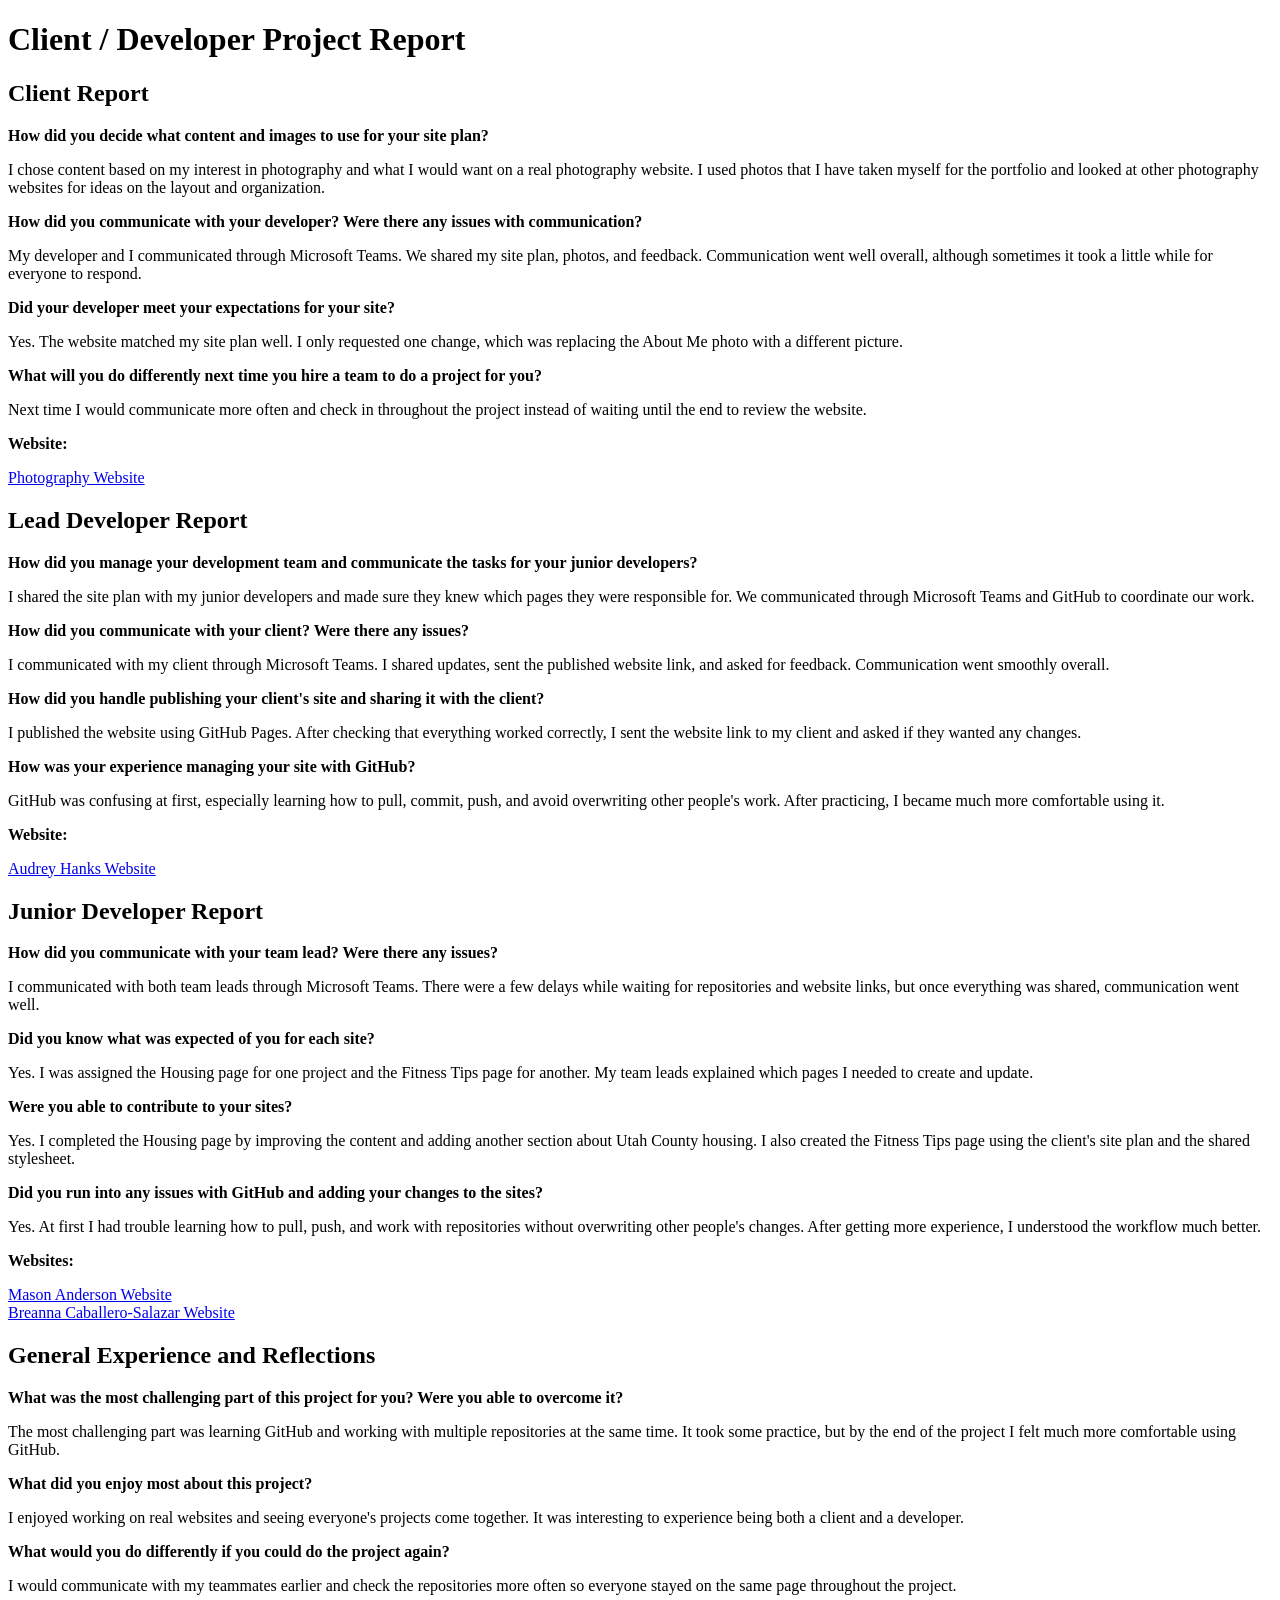
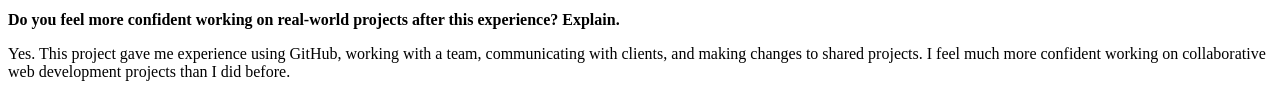
==== client_report.html @ 1b6e5d0a "Create client_report.html" ====
<!DOCTYPE html>
<html lang="en">
<head>
    <meta charset="UTF-8">
    <meta name="viewport" content="width=device-width, initial-scale=1.0">
    <title>Client Report</title>
</head>
<body>

<h1>Client / Developer Project Report</h1>

<h2>Client Report</h2>

<p><strong>How did you decide what content and images to use for your site plan?</strong></p>

<p>
I chose content based on my interest in photography and what I would want on a real photography website. I used photos that I have taken myself for the portfolio and looked at other photography websites for ideas on the layout and organization.
</p>

<p><strong>How did you communicate with your developer? Were there any issues with communication?</strong></p>

<p>
My developer and I communicated through Microsoft Teams. We shared my site plan, photos, and feedback. Communication went well overall, although sometimes it took a little while for everyone to respond.
</p>

<p><strong>Did your developer meet your expectations for your site?</strong></p>

<p>
Yes. The website matched my site plan well. I only requested one change, which was replacing the About Me photo with a different picture.
</p>

<p><strong>What will you do differently next time you hire a team to do a project for you?</strong></p>

<p>
Next time I would communicate more often and check in throughout the project instead of waiting until the end to review the website.
</p>

<p><strong>Website:</strong></p>

<p>
<a href="https://branten711.github.io/wdd130-Apolinar/">Photography Website</a>
</p>


<h2>Lead Developer Report</h2>

<p><strong>How did you manage your development team and communicate the tasks for your junior developers?</strong></p>

<p>
I shared the site plan with my junior developers and made sure they knew which pages they were responsible for. We communicated through Microsoft Teams and GitHub to coordinate our work.
</p>

<p><strong>How did you communicate with your client? Were there any issues?</strong></p>

<p>
I communicated with my client through Microsoft Teams. I shared updates, sent the published website link, and asked for feedback. Communication went smoothly overall.
</p>

<p><strong>How did you handle publishing your client's site and sharing it with the client?</strong></p>

<p>
I published the website using GitHub Pages. After checking that everything worked correctly, I sent the website link to my client and asked if they wanted any changes.
</p>

<p><strong>How was your experience managing your site with GitHub?</strong></p>

<p>
GitHub was confusing at first, especially learning how to pull, commit, push, and avoid overwriting other people's work. After practicing, I became much more comfortable using it.
</p>

<p><strong>Website:</strong></p>

<p>
<a href="https://apolinartrishell7.github.io/wdd130-hanks/index.html">Audrey Hanks Website</a>
</p>


<h2>Junior Developer Report</h2>

<p><strong>How did you communicate with your team lead? Were there any issues?</strong></p>

<p>
I communicated with both team leads through Microsoft Teams. There were a few delays while waiting for repositories and website links, but once everything was shared, communication went well.
</p>

<p><strong>Did you know what was expected of you for each site?</strong></p>

<p>
Yes. I was assigned the Housing page for one project and the Fitness Tips page for another. My team leads explained which pages I needed to create and update.
</p>

<p><strong>Were you able to contribute to your sites?</strong></p>

<p>
Yes. I completed the Housing page by improving the content and adding another section about Utah County housing. I also created the Fitness Tips page using the client's site plan and the shared stylesheet.
</p>

<p><strong>Did you run into any issues with GitHub and adding your changes to the sites?</strong></p>

<p>
Yes. At first I had trouble learning how to pull, push, and work with repositories without overwriting other people's changes. After getting more experience, I understood the workflow much better.
</p>

<p><strong>Websites:</strong></p>

<p>
<a href="https://msaule.github.io/wdd130-anderson/">Mason Anderson Website</a><br>
<a href="BREANNA_SITE_URL">Breanna Caballero-Salazar Website</a>
</p>


<h2>General Experience and Reflections</h2>

<p><strong>What was the most challenging part of this project for you? Were you able to overcome it?</strong></p>

<p>
The most challenging part was learning GitHub and working with multiple repositories at the same time. It took some practice, but by the end of the project I felt much more comfortable using GitHub.
</p>

<p><strong>What did you enjoy most about this project?</strong></p>

<p>
I enjoyed working on real websites and seeing everyone's projects come together. It was interesting to experience being both a client and a developer.
</p>

<p><strong>What would you do differently if you could do the project again?</strong></p>

<p>
I would communicate with my teammates earlier and check the repositories more often so everyone stayed on the same page throughout the project.
</p>

<p><strong>Do you feel more confident working on real-world projects after this experience? Explain.</strong></p>

<p>
Yes. This project gave me experience using GitHub, working with a team, communicating with clients, and making changes to shared projects. I feel much more confident working on collaborative web development projects than I did before.
</p>

</body>
</html>
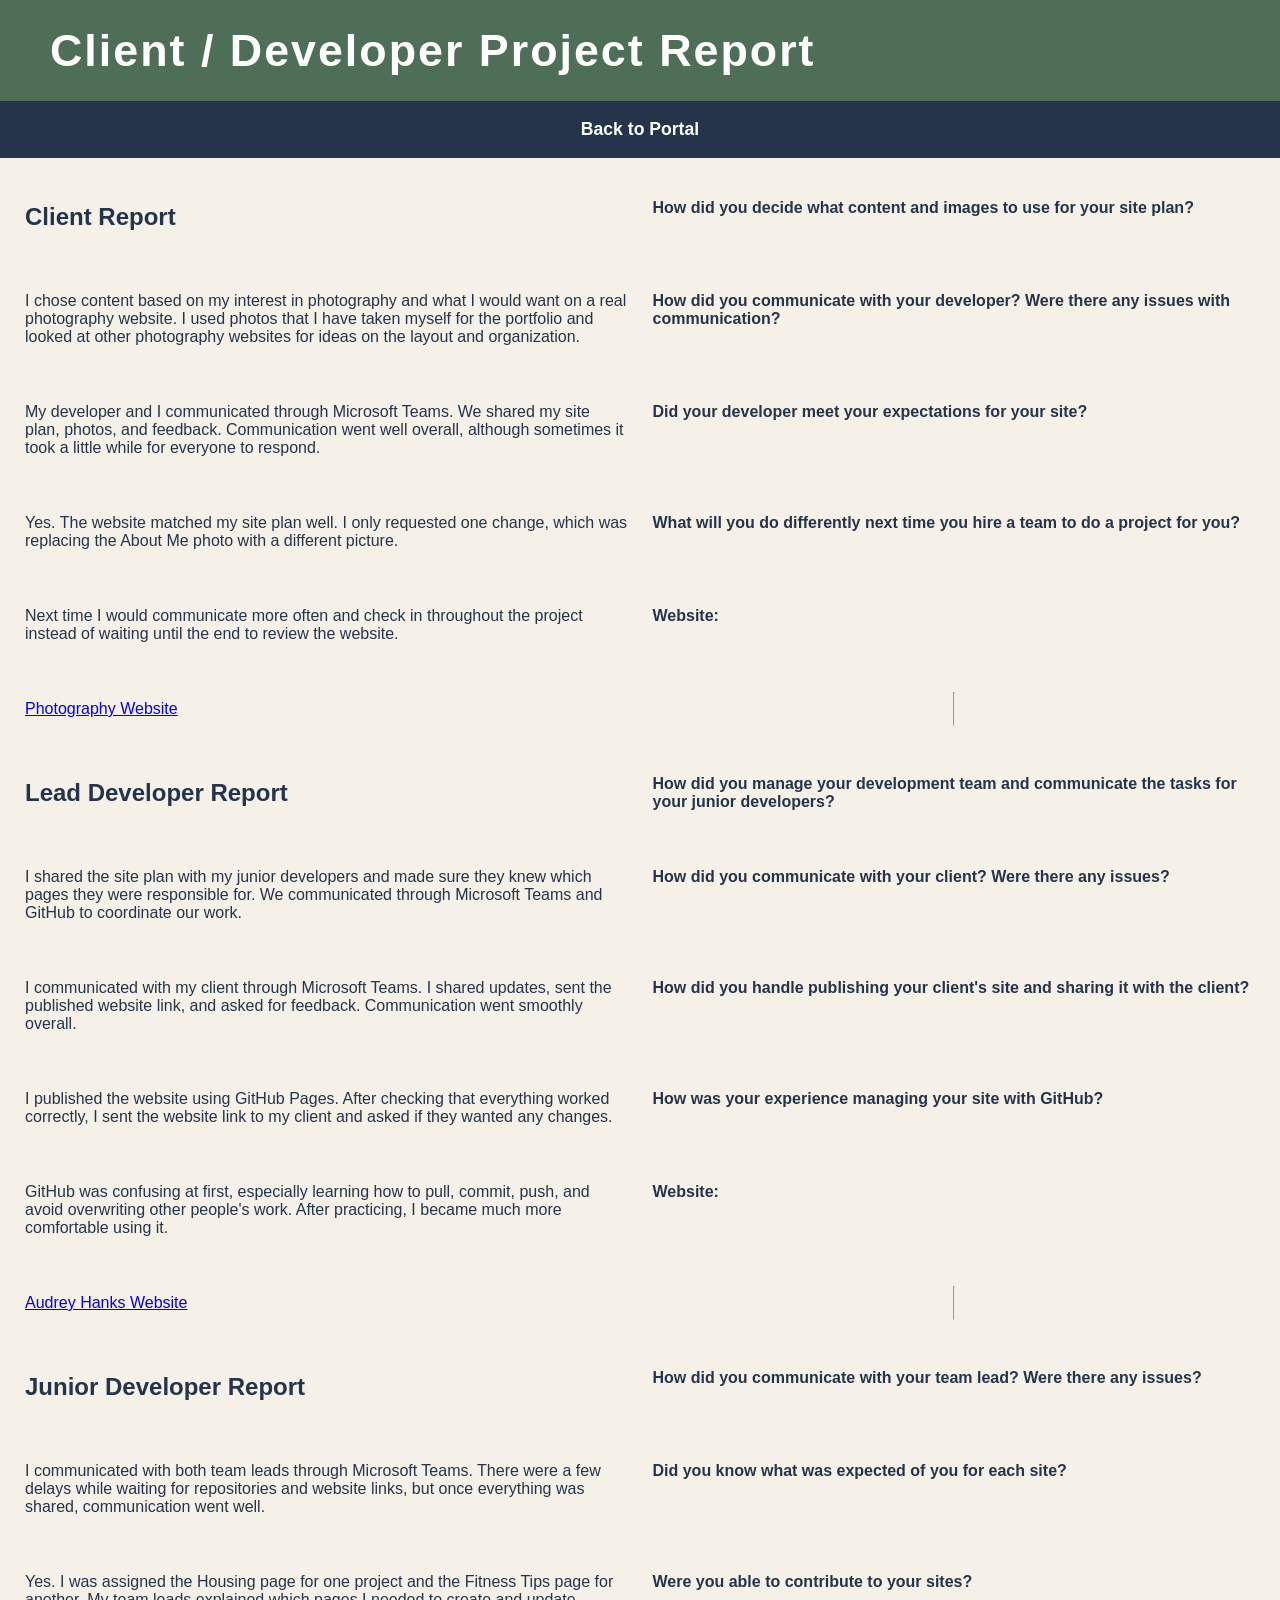
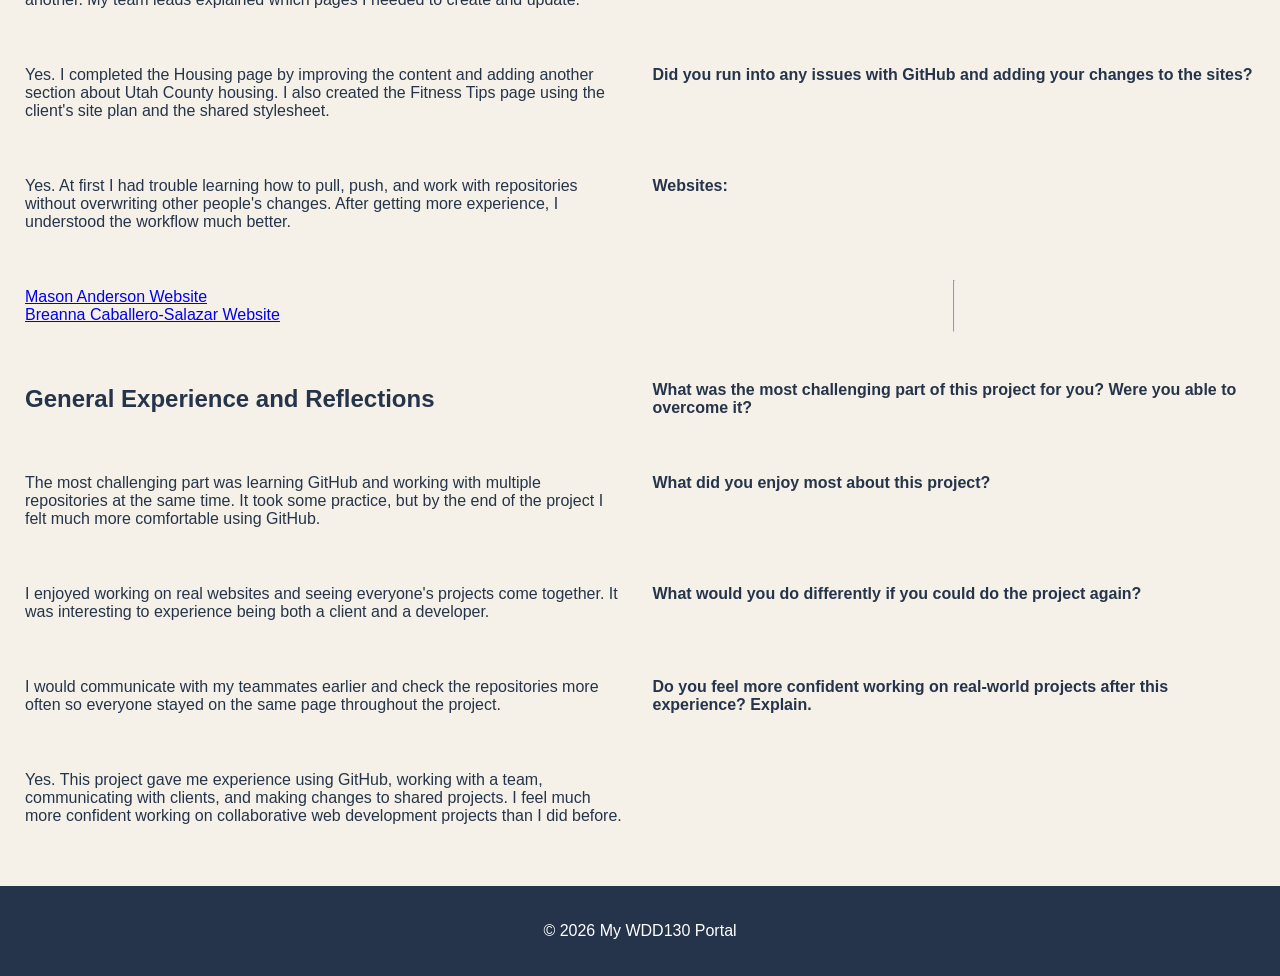
==== commit 731fae26: "update with css" ====
--- a/client_report.html
+++ b/client_report.html
@@ -4,10 +4,26 @@
     <meta charset="UTF-8">
     <meta name="viewport" content="width=device-width, initial-scale=1.0">
     <title>Client Report</title>
+
+    <link rel="preconnect" href="https://fonts.googleapis.com">
+    <link rel="preconnect" href="https://fonts.gstatic.com" crossorigin>
+
+    <link href="https://fonts.googleapis.com/css2?family=Playfair+Display:wght@700&display=swap" rel="stylesheet">
+
+    <link rel="stylesheet" href="styles.css">
 </head>
+
 <body>
 
-<h1>Client / Developer Project Report</h1>
+<header>
+    <h1>Client / Developer Project Report</h1>
+</header>
+
+<nav>
+    <a href="index.html">Back to Portal</a>
+</nav>
+
+<main>
 
 <h2>Client Report</h2>
 
@@ -41,6 +57,7 @@
 <a href="https://branten711.github.io/wdd130-Apolinar/">Photography Website</a>
 </p>
 
+<hr>
 
 <h2>Lead Developer Report</h2>
 
@@ -74,6 +91,7 @@
 <a href="https://apolinartrishell7.github.io/wdd130-hanks/index.html">Audrey Hanks Website</a>
 </p>
 
+<hr>
 
 <h2>Junior Developer Report</h2>
 
@@ -108,6 +126,7 @@
 <a href="BREANNA_SITE_URL">Breanna Caballero-Salazar Website</a>
 </p>
 
+<hr>
 
 <h2>General Experience and Reflections</h2>
 
@@ -135,5 +154,11 @@
 Yes. This project gave me experience using GitHub, working with a team, communicating with clients, and making changes to shared projects. I feel much more confident working on collaborative web development projects than I did before.
 </p>
 
+</main>
+
+<footer>
+    <p>&copy; 2026 My WDD130 Portal</p>
+</footer>
+
 </body>
-</html>
+</html>
--- a/styles.css
+++ b/styles.css
@@ -0,0 +1,202 @@
+/* Page Styling */
+
+body {
+    margin: 0;
+    font-family: Arial, Helvetica, sans-serif;
+    background-color: #F5F1E8;
+    color: #25344A;
+}
+
+/* Header */
+
+header {
+    background-color: #4E6E58;
+    color: white;
+
+    display: flex;
+    align-items: center;
+    gap: 30px;
+
+    padding: 25px 50px;
+}
+
+.logo {
+    width: 180px;
+    height: auto;
+}
+
+header h1 {
+    margin: 0;
+    font-size: 2.8rem;
+    letter-spacing: 2px;
+}
+
+/* Navigation */
+
+nav {
+    background-color: #25344A;
+
+    display: flex;
+    justify-content: center;
+    gap: 40px;
+
+    padding: 18px;
+}
+
+nav a {
+    color: white;
+    text-decoration: none;
+    font-weight: bold;
+    font-size: 1.1rem;
+}
+
+nav a:hover {
+    color: #A8BBA3;
+}
+
+/* Main Layout */
+
+main {
+    display: grid;
+    grid-template-columns: 1fr 1fr;
+    gap: 25px;
+
+    padding: 25px;
+}
+
+/* Sections */
+
+section {
+    background-color: white;
+
+    padding: 25px;
+
+    border-radius: 12px;
+
+    box-shadow: 0 3px 10px rgba(0, 0, 0, .15);
+
+    transition: transform .3s ease;
+}
+
+section:hover {
+    transform: translateY(-5px);
+}
+
+section h2 {
+    color: #25344A;
+
+    border-bottom: 3px solid #A8BBA3;
+
+    padding-bottom: 10px;
+
+    margin-top: 0;
+    margin-bottom: 20px;
+}
+
+/* Images */
+
+.profile {
+    width: 100%;
+    max-width: 300px;
+
+    display: block;
+
+    margin: 0 auto 20px;
+
+    border-radius: 10px;
+}
+
+/* Lists */
+
+ul {
+    padding-left: 25px;
+}
+
+/* Tables */
+
+table {
+    width: 100%;
+    border-collapse: collapse;
+}
+
+th {
+    background-color: #5B7FA3;
+    color: white;
+}
+
+th,
+td {
+    border: 1px solid #ccc;
+    padding: 12px;
+    text-align: left;
+}
+
+/* Form */
+
+form {
+    display: grid;
+    gap: 12px;
+}
+
+input,
+textarea {
+    padding: 10px;
+    border: 1px solid #ccc;
+    border-radius: 5px;
+}
+
+textarea {
+    min-height: 100px;
+}
+
+button {
+    background-color: #4E6E58;
+    color: white;
+
+    border: none;
+
+    padding: 12px;
+
+    border-radius: 5px;
+
+    cursor: pointer;
+}
+
+button:hover {
+    background-color: #25344A;
+}
+
+/* Footer */
+
+footer {
+    background-color: #25344A;
+    color: white;
+
+    text-align: center;
+
+    padding: 20px;
+
+    margin-top: 20px;
+}
+
+
+
+@media screen and (max-width: 800px) {
+
+    header {
+        flex-direction: column;
+        text-align: center;
+    }
+
+    main {
+        grid-template-columns: 1fr;
+    }
+
+    .logo {
+        width: 140px;
+    }
+
+    header h1 {
+        font-size: 2rem;
+    }
+}
